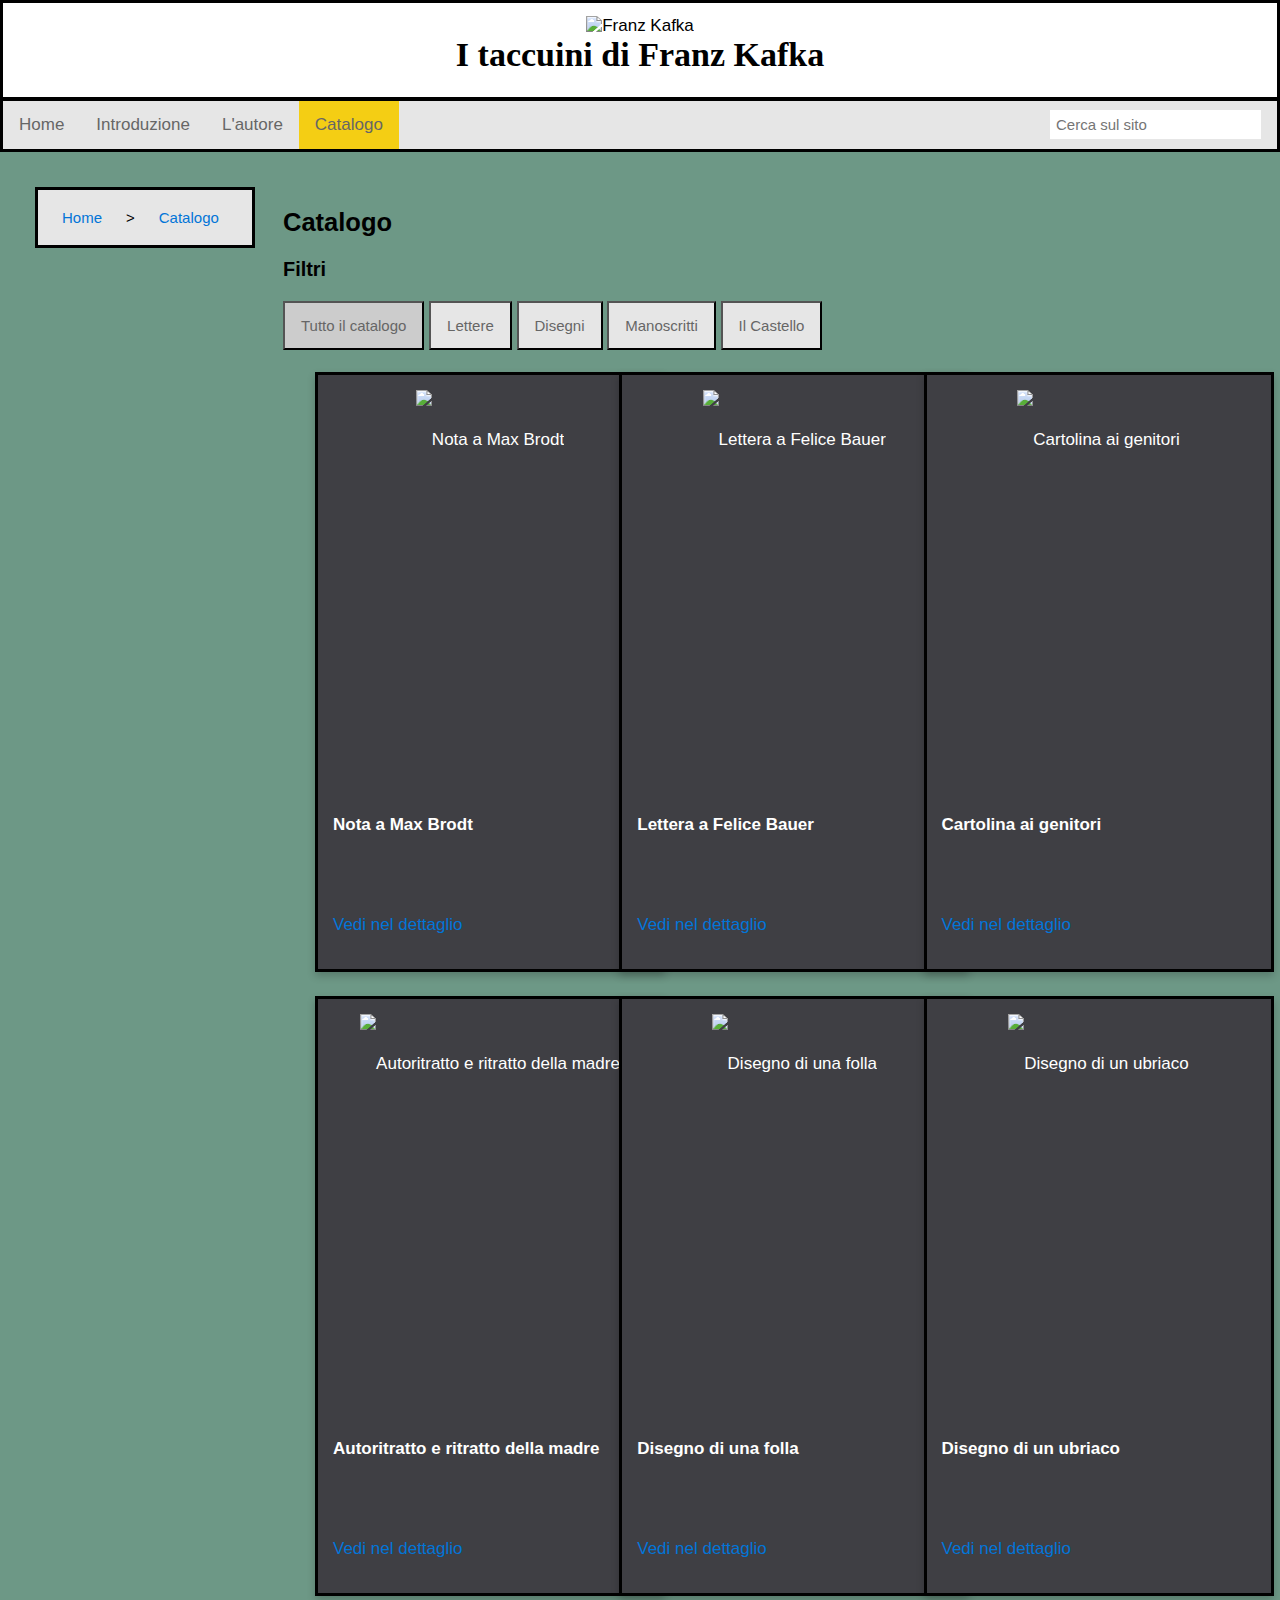
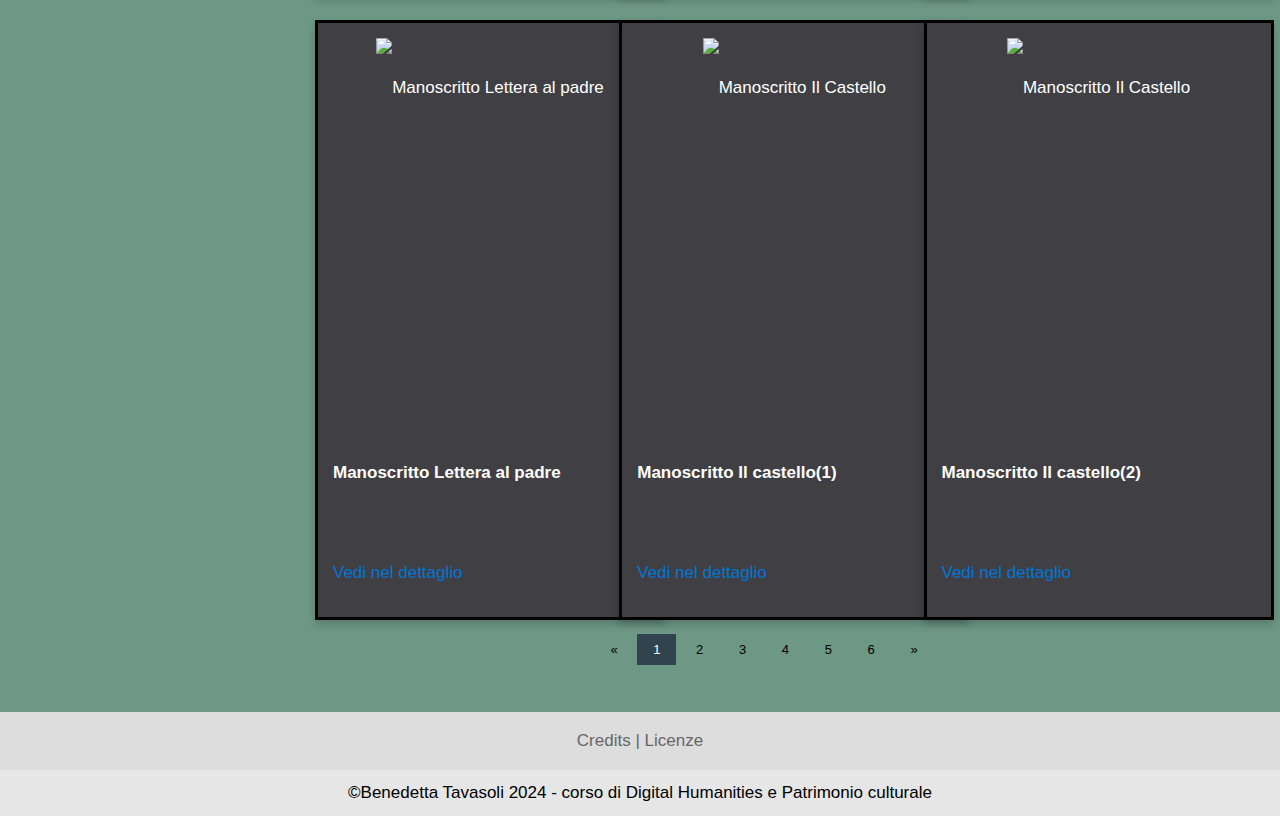
==== catalogo.html @ e666244b "Add files via upload" ====
<!DOCTYPE html>
<html>
	<head>
		<title>Catalogo - I taccuini di Franz Kafka</title>
		<!--slash alla fine lo rende una notazione valida per xml -->
		<meta charset="utf-8" />
		<meta name="description" content="Sito dedicato a Kafka" />
		<meta name="keywords" content="romanzo, letteratura, strumenti di navigazione" />
		<meta name="author" content="Benedetta Tavasoli">
		<!--garantisce che si adatti alla schermata di vari device -->
		<meta name="viewport" content="width=device-width, initial-scale=1.0" />
		<link rel="stylesheet" type="text/css" href="style.css"/>
	</head>
	<body>
		<div class="header">
      <!--immagine con titolo -->
      <center><img src="img/metamorfosi.png" alt="Franz Kafka"></center>
      <h1>I taccuini di Franz Kafka</h1>  
    </div>
		<div class="navbar">
			<ul>
				<li><a href="index.html" title="Link alla home">Home</a></li>
				<li><a href="#" title="Link all'introduzione">Introduzione</a></li>
				<li><a href="#" title="Link alla pagina Il romanzo">L'autore</a></li>
				<li class="dropdown">
      		<a href="#" class="active" class="dropbtn">Catalogo</a>
      		  <div class="dropdown-content">
              <a href="catalogo.html">Catalogo completo</a>
        		  <a href="#">Manoscritti</a>
        			<a href="#">Disegni</a>
        			<a href="#">Lettere</a>
        			<a href="#">Linea del tempo</a>
        		</div>
        </li>
			</ul>
			<div id="searchbar">
			<input type="text" placeholder="Cerca sul sito">
			</div>
		</div>
		<!-- two columns grid -->
		<div class="row">
			<!-- left column -->
			<div class="leftcolumn">
				<!--metti le breadcrumbs -->
				<div class="breadcrumb">
					<ul class="breadcrumb">
  					<li><a href="index.html">Home</a></li>
						<li><a href="#">Catalogo</a></li>
					</ul> 
				</div>
			</div>
			<!-- right column -->
			<div class="rightcolumn">
				<h2>Catalogo</h2>
				<!-- tabs (il castello, lettera al padre) -->
				<h3>Filtri</h3>
        <!-- Control buttons -->
        <div id="myBtnContainer">
          <button class="btn active" onclick="filterSelection('all')"> Tutto il catalogo </button>
          <button class="btn" onclick="filterSelection('lettere')"> Lettere</button>
          <button class="btn" onclick="filterSelection('disegni')"> Disegni</button>
          <button class="btn" onclick="filterSelection('manoscritto')"> Manoscritti</button>
          <button class="btn" onclick="filterSelection('castello')"> Il Castello</button>
        </div>
        <!-- riga 1 -->
        <div class="row">
          <div class="column">
            <div class="card filterDiv lettere">
            	<img src="img/lettere/lettera_max1.jpeg" alt="Nota a Max Brodt">
              <div class="box">
                <h4><b>Nota a Max Brodt</b></h4>
                <a href="item.html" title="Vai all'opera">Vedi nel dettaglio</a>
              </div>
            </div>
          </div>
          <div class="column">
            <div class="card filterDiv lettere">
              <img src="img/lettere/lettera_felice.jpeg" alt="Lettera a Felice Bauer">
              <div class="box">
                <h4><b>Lettera a Felice Bauer</b></h4>
                <a href="item.html" title="Vai all'opera">Vedi nel dettaglio</a>
              </div>
            </div>
          </div>
          <div class="column">
            <div class="card filterDiv lettere">
              <img src="img/lettere/cartolina.jpeg" alt="Cartolina ai genitori" >
              <div class="box">
                <h4><b>Cartolina ai genitori</b></h4>
                <a href="#" title="Vai all'opera">Vedi nel dettaglio</a>
              </div>
            </div>
          </div>
        </div>
        <!-- riga 2 -->
        <div class="row">
          <div class="column">
          	<div class="card filterDiv disegni">
            	<img src="img/disegni/ritratti.jpeg" alt="Autoritratto e ritratto della madre" >
              <div class="box">
                <h4><b>Autoritratto e ritratto della madre</b></h4>
                <a href="#" title="Vai all'opera">Vedi nel dettaglio</a>
              </div>
            </div>
          </div>
          <div class="column">
          	<div class="card filterDiv disegni">
            	<img src="img/disegni/masse.jpeg" alt="Disegno di una folla" >
              <div class="box">
                <h4><b>Disegno di una folla</b></h4>
                <a href="#" title="Vai all'opera">Vedi nel dettaglio</a>
              </div>
            </div>
          </div>
          <div class="column">
          	<div class="card filterDiv disegni">
            	<img src="img/disegni/ubriaco.jpeg" alt="Disegno di un ubriaco" >
              <div class="box">
                <h4><b>Disegno di un ubriaco</b></h4>
                <a href="#" title="Vai all'opera">Vedi nel dettaglio</a>
              </div>
            </div>
          </div>
        </div>
        <!--riga 3-->
        <div class="row">
          <div class="column">
            <div class="card filterDiv manoscritto">
              <img src="img/castello/manoscritto_lettera_padre.jpeg" alt="Manoscritto Lettera al padre">
              <div class="box">
                <h4><b>Manoscritto Lettera al padre</b></h4>
                <a href="#" title="Vai all'opera">Vedi nel dettaglio</a>
              </div>
            </div>
          </div>
          <div class="column">
            <div class="card filterDiv manoscritto castello">
              <img src="img/castello/castello-1.jpeg" alt="Manoscritto Il Castello">
              <div class="box">
                <h4><b>Manoscritto Il castello(1)</b></h4>
                <a href="#" title="Vai all'opera">Vedi nel dettaglio</a>
              </div>
            </div>
          </div>
          <div class="column">
            <div class="card filterDiv manoscritto castello">
              <img src="img/castello/castello-2.jpeg" alt="Manoscritto Il Castello" >
              <div class="box">
                <h4><b>Manoscritto Il castello(2)</b></h4>
                <a href="#" title="Vai all'opera">Vedi nel dettaglio</a>
              </div>
            </div>
          </div>
        </div>
        <!-- pagination -->
        <div class="pagination">
          <a href="#" title="Prev">&laquo;</a>
          <a href="#" class="active" title="1">1</a>
          <a href="#" title="2">2</a>
          <a href="#" title="3">3</a>
          <a href="#" title="4">4</a>
          <a href="#" title="5">5</a>
          <a href="#" title="6">6</a>
          <a href="#" title="Next">&raquo;</a>
        </div>
			</div> <!-- chiude rightcolumn -->
		</div> <!--chiude row -->
		<div class="prefooter">
			Credits | Licenze
		</div>
		<div class="footer">
			&copy;Benedetta Tavasoli 2024 - corso di Digital Humanities e Patrimonio culturale
		</div>
    <script type="text/javascript">
        filterSelection("all")
        function filterSelection(c) {
          var x, i;
          x = document.getElementsByClassName("filterDiv");
          if (c == "all") c = "";
          // Add the "show" class (display:block) to the filtered elements, and remove the "show" class from the elements that are not selected
          for (i = 0; i < x.length; i++) {
            w3RemoveClass(x[i], "show");
            if (x[i].className.indexOf(c) > -1) w3AddClass(x[i], "show");
          }
        }

        // Show filtered elements
        function w3AddClass(element, name) {
          var i, arr1, arr2;
          arr1 = element.className.split(" ");
          arr2 = name.split(" ");
          for (i = 0; i < arr2.length; i++) {
            if (arr1.indexOf(arr2[i]) == -1) {
              element.className += " " + arr2[i];
            }
          }
        }

        // Hide elements that are not selected
        function w3RemoveClass(element, name) {
          var i, arr1, arr2;
          arr1 = element.className.split(" ");
          arr2 = name.split(" ");
          for (i = 0; i < arr2.length; i++) {
            while (arr1.indexOf(arr2[i]) > -1) {
              arr1.splice(arr1.indexOf(arr2[i]), 1);
            }
          }
          element.className = arr1.join(" ");
        }

        // Add active class to the current control button (highlight it)
        var btnContainer = document.getElementById("myBtnContainer");
        var btns = btnContainer.getElementsByClassName("btn");
        for (var i = 0; i < btns.length; i++) {
          btns[i].addEventListener("click", function() {
            var current = document.getElementsByClassName("active");
            current[0].className = current[0].className.replace(" active", "");
            this.className += " active";
          });
        }
    </script>
	</body>
</html>
---- style.css ----
* {
  box-sizing: border-box;
}
body {
	background-color: #6D9886;
	font-family: Arial, Helvetica, sans-serif;
	font-size: 17px;
	margin: 0;
	height: 100%;
	box-sizing: border-box; /*per interoperabilità */
}

/* header */
.header {
	background-color: white;
  border-style: solid solid solid solid;
  border-width: 3.5px 3.5px 1px 3.5px;
}
.header img {
  max-height: 170px;
  object-fit:contain;
  margin-top: 1%;
}
.header h1 {
	color: black;
	text-align: center;
	font-family: Georgia;
  margin-top: 0px;
}
/* navbar */
.navbar {
  position: sticky;
  top: 0;
  /* z-index per assicurarsi sia sempre in primo piano */
  z-index: 10;
  background-color: #e6e6e6;
  /* queste tre righe servono per sistemare la posizione della searchbar, non ho idea*/
	display: flex;
	justify-content: space-between;
	align-items: center;
  border-style: solid;
  border-width: 3.5px;
}

ul {
  list-style-type: none;
  margin: 0;
  padding: 0;
  overflow: hidden;
}

li {
	float: left;
}

li a, .dropdown-content a, li button {
  display: inline-block;
  color: #666666;
  text-align: center;
  padding: 14px 16px;
  text-decoration: none;
}
li button {
	border: none;
	background-color: #e6e6e6;
	font-family: Arial, Helvetica, sans-serif;
	font-size: 17px;
}

li a:hover, .dropdown:hover .dropdown-content a:hover {
  background-color: #ddd;
  color: black;
}
.navbar button:hover {
  background-color: #ddd;
}

.navbar a.active {
  background-color: #F4CE14;
  color: #666666;
}

.dropdown {
  display: inline-block;
}

.dropdown-content {
  display: none;
  position: absolute;
  background-color: #f9f9f9;
  min-width: 160px;
  z-index: 1;
}

.dropdown-content a {
  display: block;
}

.dropdown:hover .dropdown-content {
  display: block;
}

/*searchbar*/
.navbar input[type=text] {
	float: right;
	display: inline;
  	padding: 6px;
  	border: none;
	margin-right: 16px;
  	font-size: 15px;
}

/* index */
/* accordion*/
.accordion {
  background-color: #eee;
  color: #444;
  cursor: pointer;
  padding: 18px;
  width: 100%;
  text-align: left;
  border: none;
  outline: none;
  transition: 0.4s;
}
.accordion:hover {
  background-color: #ccc;
}
.panel {
  padding: 2%;
  background-color: white;
  display: none;
  overflow: hidden;
}
/* intro */
.intro {
	color: black;
	padding: 5%;
	background-color: #e6e6e6;
	margin: 5%;
	text-align: justify;
  border-style: solid;
  border-width: 3.5px;
}
.storia {
  color: black;
  padding: 5%;
  background-color: #e6e6e6;
  margin: 5%;
  text-align: justify;
  border-style: solid;
  border-width: 3.5px;
}
/* esplora */
.esplora {
	color: black;
	padding: 5%;
	background-color: #e6e6e6;
	margin: 5%;
	text-align: justify;
  border-style: solid;
  border-width: 3.5px;
}

/* disegni */
.disegni {
  color: black;
  padding: 5%;
  background-color: #e6e6e6;
  margin: 5%;
  text-align: justify;
  border-style: solid;
  border-width: 3.5px;
}

/* slideshow */
* {box-sizing:border-box}

/* Slideshow container */
.slideshow-container {
  max-width: 450px;
  position: relative;
  margin: auto;
}
.slideshow-container img {
  max-height: 470px;
  max-width: 700px;
  object-fit: contain;
}
/* Hide the images by default */
.mySlides {
  display: none;
}

/* Next & previous buttons */
.prev, .next {
  cursor: pointer;
  position: absolute;
  top: 50%;
  width: auto;
  margin-top: -22px;
  padding: 16px;
  color: white;
  background-color: grey;
  font-weight: bold;
  font-size: 18px;
  transition: 0.6s ease;
  border-radius: 0 3px 3px 0;
  user-select: none;
}

/* Position the "next button" to the right */
.next {
  right: 0;
  border-radius: 3px 0 0 3px;
}

/* On hover, add a black background color with a little bit see-through */
.prev:hover, .next:hover {
  background-color: rgba(0,0,0,0.8);
}

/* Caption text */
.text {
  color: #f2f2f2;
  font-size: 15px;
  padding: 8px 12px;
  position: absolute;
  bottom: 8px;
  width: 100%;
  text-align: center;
}

/* Number text (1/3 etc) */
.numbertext {
  color: #f2f2f2;
  font-size: 12px;
  padding: 8px 12px;
  position: absolute;
  top: 0;
}

/* The dots/bullets/indicators */
.dot {
  cursor: pointer;
  height: 15px;
  width: 15px;
  margin: 0 2px;
  background-color: #bbb;
  border-radius: 50%;
  display: inline-block;
  transition: background-color 0.6s ease;
}

.active, .dot:hover {
  background-color: #717171;
}

/* Fading animation */
.fade {
  animation-name: fade;
  animation-duration: 1.5s;
}

@keyframes fade {
  from {opacity: .4}
  to {opacity: 1}
}

/* prefooter */
.prefooter {
	background-color: #ddd;
	color: #666666;
	padding: 1.5%;
	text-align: center;
}
/* footer */
.footer {
	background-color: #e6e6e6;
	color: black;
	margin-bottom: 0px;
	padding: 1%; 
	text-align: center;
}

/* pagina catalogo */

/* two columns */
/* left column */
.leftcolumn {
  float: left;
  padding: 15px;
  width: 20%;
}

/* right column */
.rightcolumn {
  float: right;
  padding: 15px;
  width: 80%;
}

.column {
  float: left;
  width: 33%;
  padding: 0 10px;
}

/*breadcrumbs*/
ul.breadcrumb {
  padding: 5px 8px;
  width: 220px;
	list-style: none;
	background-color: #e6e6e6;
  border-style: solid;
  border-width: 3px;
  margin-bottom: 15px;
}
/* Display list items side by side */
ul.breadcrumb li {
  display: inline;
  font-size: 15px;
}
/* Add a slash symbol (/) before/behind each list item */
ul.breadcrumb li+li:before {
  padding: 8px;
  color: black;
  content: "\003E";
}
/* Add a color to all links inside the list */
ul.breadcrumb li a {
  color: #0275d8;
  text-decoration: none;
}
/* Add a color on mouse-over */
ul.breadcrumb li a:hover {
	text-decoration: underline;
}

/*xml*/
.xml {
  padding: 5px 8px;
  width: 220px;
  list-style: none;
  background-color: #e6e6e6;
  border-style: solid;
  border-width: 3px;
}
.xml button {
  background-color: #b3b3b3;
  border: none;
  color: white;
  padding: 12px 30px;
  width: 90%;
}
.btn1 {
  margin-bottom: 5px;
}
/* right column*/
.container {
  overflow: hidden;
}
.filterDiv {
  float: left;
  background-color: #2196F3;
  color: #ffffff;
  width: 100px;
  line-height: 100px;
  text-align: center;
  margin: 2px;
  display: none; /* Hidden by default */
}
.show {
  display: block;
}
.btn {
  display: inline-block;
  background-color: #e6e6e6;
  color: #666666;
  text-align: center;
  padding: 14px 16px;
  font-family: Arial, Helvetica, sans-serif;
  font-size: 15px;
  text-decoration: none;
}
.btn:hover {
  background-color: #ddd;
}
.btn.active {
  background-color: #cccccc;
}


.row {
	margin: 20px;
}
.row:after {
  content: "";
  display: table;
  clear: both;
}
/* cards */
.card {
  position: relative;
  background-color: #3F3F44;
  padding: 15px 15px;
  box-shadow: 0 4px 8px 0 rgba(0, 0, 0, 0.2);
  transition: 0.3s;
  height:600px;
  width: 350px;
  border-style: solid;
  border-width: 3px;
  border-color: black;
}

.card:hover {
  box-shadow: 0 8px 16px 0 rgba(0, 0, 0, 0.2);
}

.card img {
  width:100%;
  max-height: 400px;
  object-fit: cover; /*   The image keeps its aspect ratio and fills the given dimension. The image will be clipped to fit */
}

.box {
  position: absolute;
  top: 400px;
  height: 50px;
  box-sizing: border-box;
  text-align: left;
}
.box h4 {
	color: white;
  margin: 0;
  padding: 0;
}
.box a {
  color: #0275d8;
  text-decoration: none;
}
.box a:hover {
  text-decoration: underline;
}

/* pagination */
.pagination {
  font-size: 13px;
  margin: 20px 0;
  text-align: center;
}

.pagination a {
  color: black;
  padding: 8px 16px;
  text-decoration: none;
  transition: background-color 0.3s;
}

.pagination a.active {
  background-color: #30434f;
  color: white;
}

.pagination a:hover:not(.active) {
  background-color: #ddd;
}


/* pagina item */
.colonna1 {
  float: left;
  padding: 15px;
  width: 25%;
}
.colonna2 {
  float: right;
  padding: 15px;
  width: 75%;
}
.colonna2 h2 {
  background-color: #e6e6e6;
  padding: 2%;
  border-style: solid;
  border-width: 3px;
}
.colonna2 img {
  max-width: 90%;
  object-fit: contain;
  margin-bottom: 2%;
  /* centriamo l'immagine */
  display: block;
  margin-left: auto;
  margin-right: auto;
}
.descrizione {
  background-color: #e6e6e6;
  padding: 2%;
  margin-bottom: 2%;
  border-style: solid;
  border-width: 3px;
}
.trascrizione {
  background-color: #e6e6e6;
  padding: 2%;
  margin-bottom: 2%;
  width: 50%;
  float: left;
  height: 820px;
  overflow: auto;
  border-style: solid none solid solid;
  border-width: 3px;
  line-height: 1.4;
}
.traduzione {
  background-color: #e6e6e6;
  padding: 2%;
  margin-bottom: 2%;
  width: 50%;
  float: right;
  height: 820px;
  border-style: solid solid solid none;
  border-width: 3px;
  line-height: 1.4;
}
.metadati {
  background-color: #e6e6e6;
  padding: 2%;
  width: 100%;
  margin-bottom: 2%;
  border-style: solid;
  border-width: 3px;
}
.metadati a {
  text-decoration: none;
}
.correlati {
  padding: 2%;
  background-color: #e6e6e6;
  margin-bottom: 2%;
  border-style: solid;
  border-width: 3px;
  height: 420px;
}
/*galleria correlati*/
div.gallery img:hover {
  border-style: solid;
  border-width: 2px;
  box-shadow: 0 4px 8px 0 rgba(0, 0, 0, 0.2), 0 6px 20px 0 rgba(0, 0, 0, 0.19);
}

div.gallery img {
  width: auto;
  height: 250px;
  display: block;
  margin-left: auto;
  margin-right: auto;
  border-style: solid;
  border-width: 1px;
}

div.desc {
  padding: 15px;
  text-align: center;
}

* {
  box-sizing: border-box;
}

.responsive {
  padding: 0 6px;
  float: left;
  width: 24.99999%;
}

@media only screen and (max-width: 700px) {
  .responsive {
    width: 49.99999%;
    margin: 6px 0;
  }
}

@media only screen and (max-width: 500px) {
  .responsive {
    width: 100%;
  }
}

.clearfix:after {
  content: "";
  display: table;
  clear: both;
}
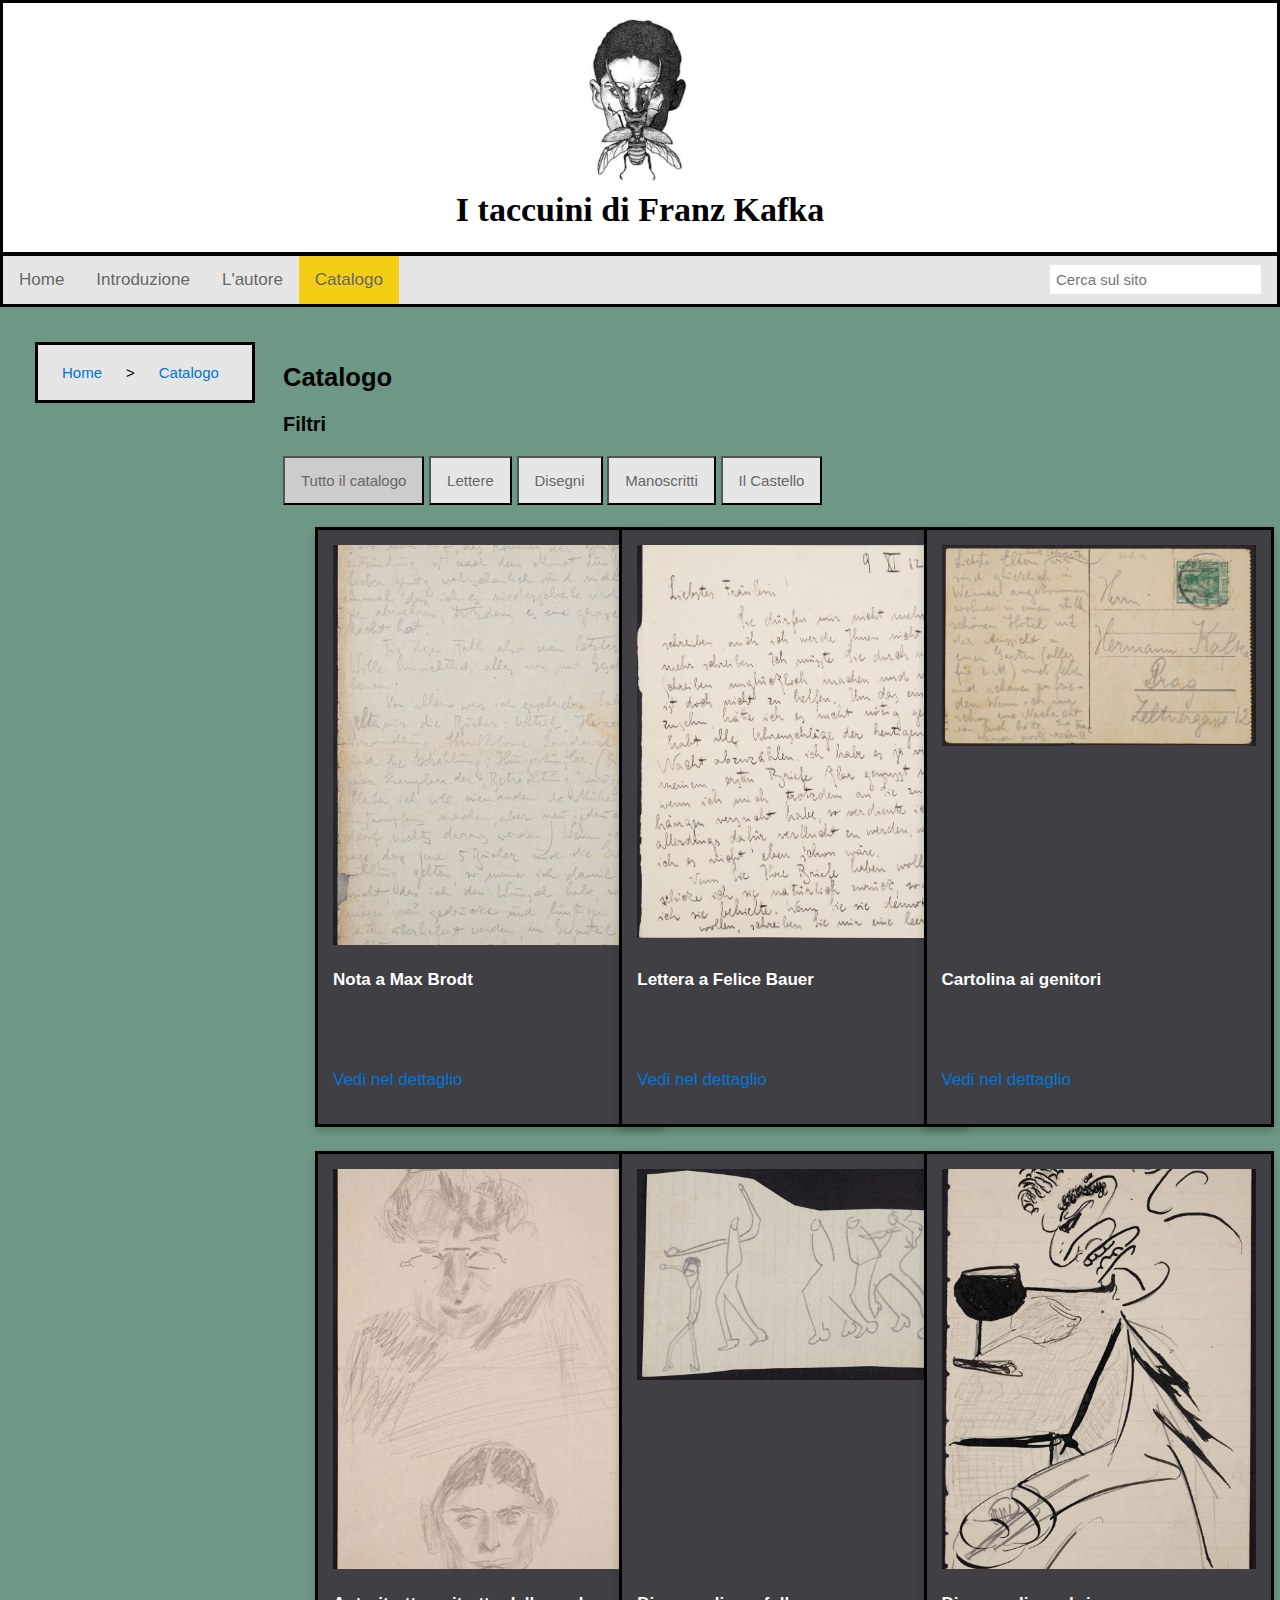
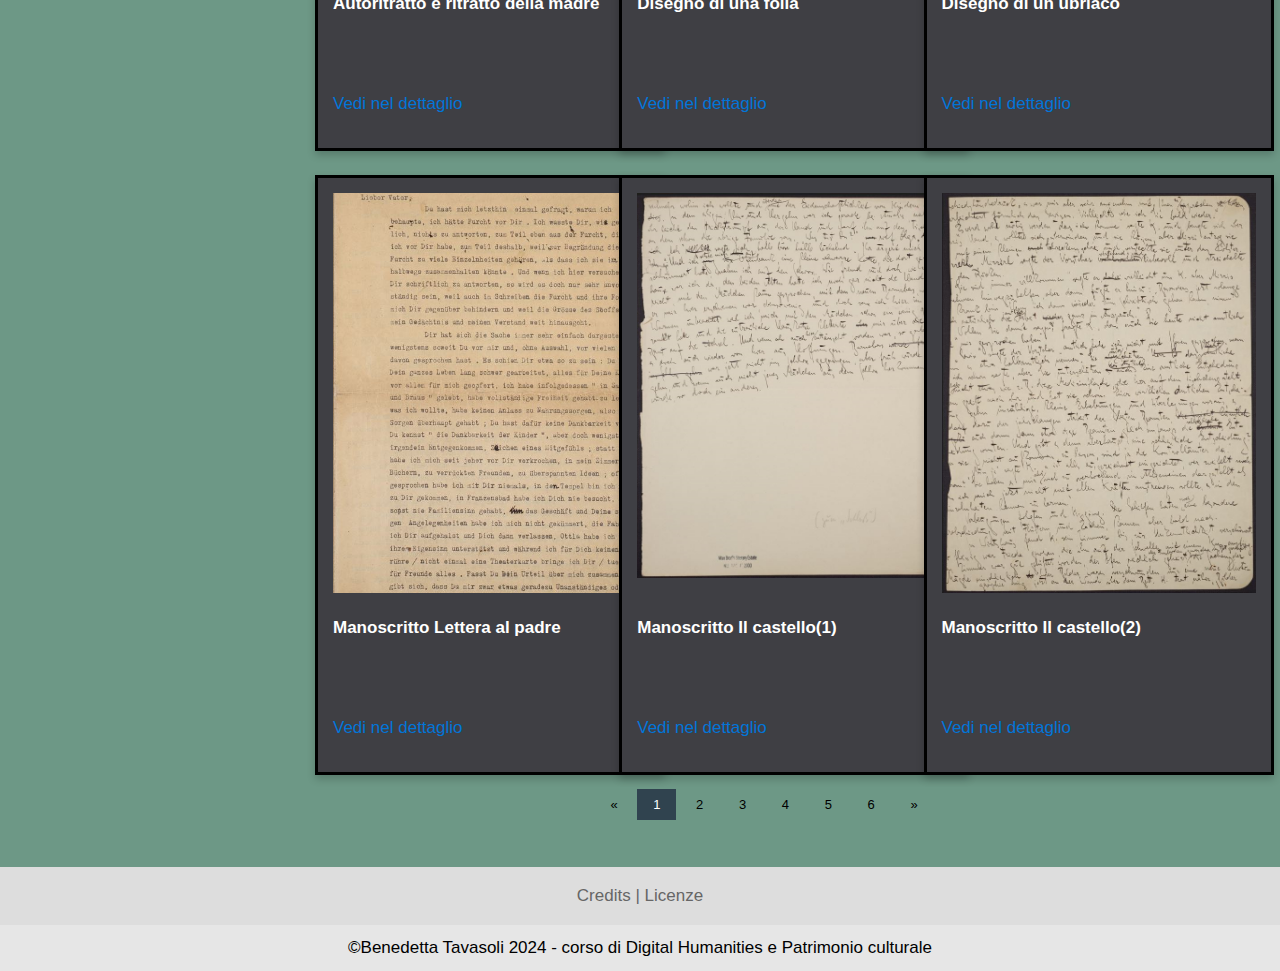
==== commit 4ff83e1c: "Update catalogo.html" ====
--- a/catalogo.html
+++ b/catalogo.html
@@ -20,8 +20,8 @@
 		<div class="navbar">
 			<ul>
 				<li><a href="index.html" title="Link alla home">Home</a></li>
-				<li><a href="#" title="Link all'introduzione">Introduzione</a></li>
-				<li><a href="#" title="Link alla pagina Il romanzo">L'autore</a></li>
+				<li><a href="#" title="Link alla pagina Introduzione">Introduzione</a></li>
+				<li><a href="#" title="Link alla pagina L'autore">L'autore</a></li>
 				<li class="dropdown">
       		<a href="#" class="active" class="dropbtn">Catalogo</a>
       		  <div class="dropdown-content">
@@ -221,4 +221,4 @@
         }
     </script>
 	</body>
-</html>+</html>
